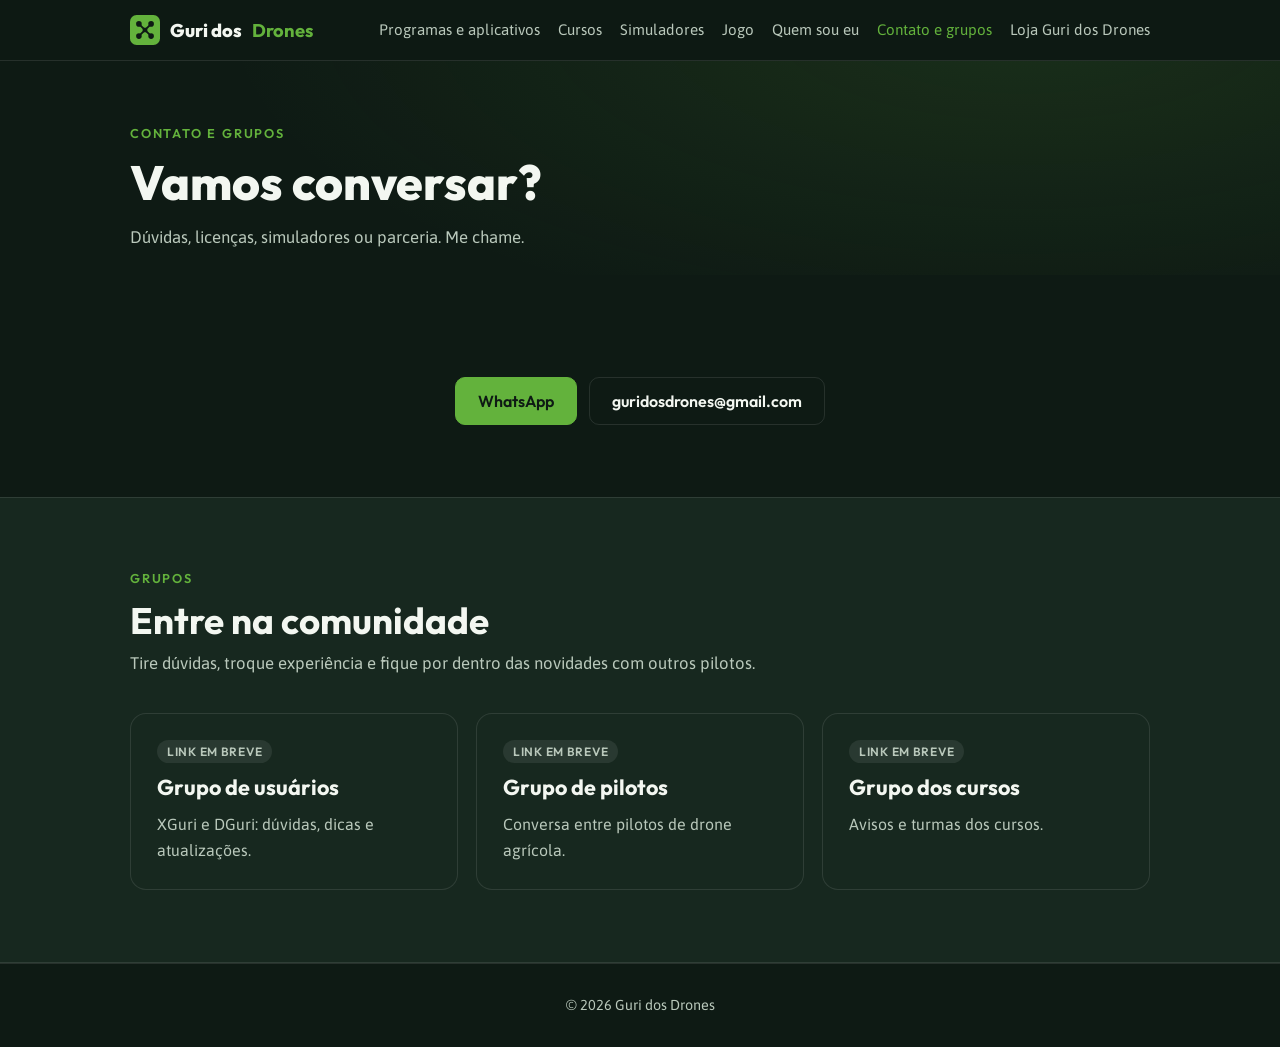
==== contato.html @ 21116060 "Publica site e download do XGuri Portátil 1.30 para Android" ====
<!DOCTYPE html>
<html lang="pt-BR">
<head>
<meta charset="utf-8">
<meta name="viewport" content="width=device-width, initial-scale=1">
<title>Contato · Guri dos Drones</title>
<meta name="description" content="Fale com o Guri dos Drones pelo WhatsApp ou e-mail.">
<meta name="theme-color" content="#0E1A14">
<link rel="icon" href="assets/logo.svg" type="image/svg+xml">
<link rel="preconnect" href="https://fonts.googleapis.com">
<link rel="preconnect" href="https://fonts.gstatic.com" crossorigin>
<link rel="stylesheet" href="https://fonts.googleapis.com/css2?family=Outfit:wght@600;700;800&family=Asap:wght@400;500;600&display=swap">
<link rel="stylesheet" href="css/site.css">
</head>
<body>
<header class="topo">
  <div class="env">
    <a class="marca" href="index.html"><img src="assets/logo.svg" alt="">Guri dos <b>Drones</b></a>
    <nav class="menu"><a href="programas.html">Programas e aplicativos</a><a href="cursos.html">Cursos</a><a href="simuladores.html">Simuladores</a><a href="jogo.html">Jogo</a><a href="quem-sou-eu.html">Quem sou eu</a><a href="contato.html" class="ativo">Contato e grupos</a><a href="loja.html">Loja Guri dos Drones</a></nav>
  </div>
</header>
<div class="pagina"><div class="env"><p class="olho">Contato e grupos</p><h1>Vamos conversar?</h1><p class="sub">Dúvidas, licenças, simuladores ou parceria. Me chame.</p></div></div>
<section class="contato"><div class="env"><div class="botoes">
      <a class="btn btn--cheio" href="https://wa.me/5555996898432?text=Ol%C3%A1%2C%20vim%20pelo%20site%20Guri%20dos%20Drones">WhatsApp</a>
      <a class="btn" href="mailto:guridosdrones@gmail.com">guridosdrones@gmail.com</a>
    </div></div></section>
<section class="faixa"><div class="env"><p class="olho">Grupos</p><h2>Entre na comunidade</h2><p class="sub">Tire dúvidas, troque experiência e fique por dentro das novidades com outros pilotos.</p><div class="grade"><article class="cartao"><span class="selo selo--breve">Link em breve</span><h3>Grupo de usuários</h3><p>XGuri e DGuri: dúvidas, dicas e atualizações.</p></article><article class="cartao"><span class="selo selo--breve">Link em breve</span><h3>Grupo de pilotos</h3><p>Conversa entre pilotos de drone agrícola.</p></article><article class="cartao"><span class="selo selo--breve">Link em breve</span><h3>Grupo dos cursos</h3><p>Avisos e turmas dos cursos.</p></article></div></div></section>
<footer>
  <div class="env">© 2026 Guri dos Drones</div>
</footer>
</body>
</html>
---- css/site.css ----
:root{
  --ink:#0E1A14; --ink-2:#17281F; --ink-3:#1F3427;
  --texto:#F3F7F1; --fraco:#B9C8BB;
  --acento:#63B23C; --marca:#E31B23;
  --borda:rgba(255,255,255,.10);
  --max:1060px; --raio:16px;
  --display:"Outfit","Segoe UI",system-ui,sans-serif;
  --corpo:"Asap","Segoe UI",system-ui,sans-serif;
}
*{box-sizing:border-box;margin:0}
html{scroll-behavior:smooth}
body{background:var(--ink);color:var(--texto);font:400 1.05rem/1.6 var(--corpo);-webkit-font-smoothing:antialiased}
a{color:inherit;text-decoration:none}
.env{max-width:var(--max);margin:0 auto;padding:0 20px}
h1,h2,h3{font-family:var(--display);line-height:1.15}

.topo{position:sticky;top:0;z-index:10;background:rgba(14,26,20,.88);backdrop-filter:blur(8px);border-bottom:1px solid var(--borda)}
.topo .env{display:flex;align-items:center;justify-content:space-between;height:60px}
.marca{display:flex;align-items:center;gap:10px;font:800 1.15rem var(--display)}
.marca img{width:30px;height:30px}
.marca b{color:var(--acento)}
.menu{display:flex;gap:22px;font-size:.95rem;color:var(--fraco)}
.menu a:hover{color:var(--texto)}

.hero{padding:96px 0 72px;background:radial-gradient(900px 400px at 80% -10%,rgba(99,178,60,.18),transparent),var(--ink)}
.olho{font:600 .8rem var(--display);letter-spacing:.14em;text-transform:uppercase;color:var(--acento);margin-bottom:14px}
.hero h1{font-size:clamp(2.2rem,6vw,3.8rem);font-weight:800;max-width:14em}
.hero h1 em{font-style:normal;color:var(--acento)}
.hero p{margin-top:18px;max-width:34em;color:var(--fraco);font-size:1.15rem}
.botoes{display:flex;flex-wrap:wrap;gap:12px;margin-top:30px}
.btn{display:inline-block;padding:13px 22px;border-radius:10px;font:600 1rem var(--display);border:1px solid var(--borda);transition:.15s}
.btn--cheio{background:var(--acento);color:#0E1A14;border-color:var(--acento)}
.btn--cheio:hover{filter:brightness(1.1)}
.btn:not(.btn--cheio):hover{background:var(--ink-2)}

section{padding:72px 0}
section h2{font-size:clamp(1.6rem,4vw,2.3rem);margin-bottom:8px}
.sub{color:var(--fraco);max-width:38em;margin-bottom:36px}

.grade{display:grid;grid-template-columns:repeat(auto-fit,minmax(290px,1fr));gap:18px}
.cartao{background:var(--ink-2);border:1px solid var(--borda);border-radius:var(--raio);padding:26px;display:flex;flex-direction:column;gap:12px}
.cartao h3{font-size:1.35rem}
.cartao p{color:var(--fraco);font-size:1rem}
.selo{align-self:flex-start;font:600 .75rem var(--display);letter-spacing:.06em;text-transform:uppercase;padding:4px 10px;border-radius:99px;background:rgba(99,178,60,.15);color:var(--acento)}
.selo--breve{background:rgba(255,255,255,.08);color:var(--fraco)}
.cartao ul{list-style:none;padding:0;display:grid;gap:6px;color:var(--fraco);font-size:.97rem}
.cartao li::before{content:"";display:inline-block;width:7px;height:7px;border-radius:50%;background:var(--acento);margin-right:10px}
.parte{border-top:1px solid var(--borda);padding-top:14px;display:grid;gap:10px}
.parte h4{font:700 1.05rem var(--display)}
.parte h4 small{font:500 .85rem var(--corpo);color:var(--fraco);margin-left:6px}
.links{margin-top:auto;padding-top:8px;display:flex;flex-wrap:wrap;gap:14px;font:600 .95rem var(--display)}
.links a{color:var(--acento)}
.links a:hover{text-decoration:underline}

.faixa{background:var(--ink-2);border-block:1px solid var(--borda)}
.duas{display:grid;grid-template-columns:1fr 1fr;gap:40px;align-items:center}
.duas--rev>:first-child{order:2}
.painel{background:var(--ink-3);border:1px solid var(--borda);border-radius:var(--raio);min-height:240px;display:grid;place-items:center;color:var(--fraco);font:600 .9rem var(--display);text-align:center;padding:20px}

.contato{text-align:center}
.contato .sub{margin-inline:auto}
.contato .botoes{justify-content:center}
footer{padding:30px 0;border-top:1px solid var(--borda);color:var(--fraco);font-size:.9rem;text-align:center}

@media(max-width:760px){
  .menu{display:none}
  .duas{grid-template-columns:1fr}
  .duas--rev>:first-child{order:0}
  .hero{padding:64px 0 48px}
  section{padding:52px 0}
}

.pagina{padding:64px 0 24px;background:radial-gradient(800px 320px at 80% -20%,rgba(99,178,60,.14),transparent),var(--ink)}
.pagina h1{font-size:clamp(2rem,5vw,3rem);font-weight:800}
.pagina .sub{margin:14px 0 0}
.menu a.ativo{color:var(--acento)}
.atalhos .cartao{transition:.15s}
.atalhos a.cartao:hover{border-color:var(--acento);transform:translateY(-2px)}
.atalhos .links{margin-top:auto}

.meta{display:flex;flex-wrap:wrap;gap:8px}
.meta span{font:600 .82rem var(--display);padding:5px 11px;border-radius:8px;background:var(--ink-3);border:1px solid var(--borda);color:var(--texto)}

.menu{gap:18px}

.tabela-rolagem{overflow-x:auto;border:1px solid var(--borda);border-radius:var(--raio)}
.tabela{width:100%;border-collapse:collapse;min-width:560px;background:var(--ink-2)}
.tabela th,.tabela td{padding:13px 16px;text-align:center;border-bottom:1px solid var(--borda)}
.tabela thead th{font:700 .85rem var(--display);letter-spacing:.05em;text-transform:uppercase;color:var(--fraco);background:var(--ink-3)}
.tabela tbody th{text-align:left;font-weight:600}
.tabela tbody th small{display:block;font:400 .82rem var(--corpo);color:var(--fraco);margin-top:2px}
.tabela tr:last-child th,.tabela tr:last-child td{border-bottom:0}
.tabela td.s{color:var(--acento);font-weight:700;font-size:1.15rem}
.tabela td.n{color:rgba(255,255,255,.25)}
.nota{margin-top:16px;color:var(--fraco);font-size:.95rem}

.liberacoes{border:1px solid var(--borda);border-radius:10px;background:var(--ink-3)}
.liberacoes summary{cursor:pointer;padding:11px 14px;font:600 .92rem var(--display);color:var(--acento);list-style:none}
.liberacoes summary::-webkit-details-marker{display:none}
.liberacoes summary::before{content:"+ ";}
.liberacoes[open] summary::before{content:"– ";}
.liberacoes>*:not(summary){margin:0 14px 14px}
.tabela--compacta{min-width:430px;font-size:.92rem}
.tabela--compacta th,.tabela--compacta td{padding:9px 10px}

.produto .foto{min-height:180px;border-radius:12px;background:var(--ink-3);border:1px dashed var(--borda);display:grid;place-items:center;color:var(--fraco);font:600 .85rem var(--display);text-align:center;padding:12px}
.preco{font:800 1.6rem var(--display)!important;color:var(--texto)!important}
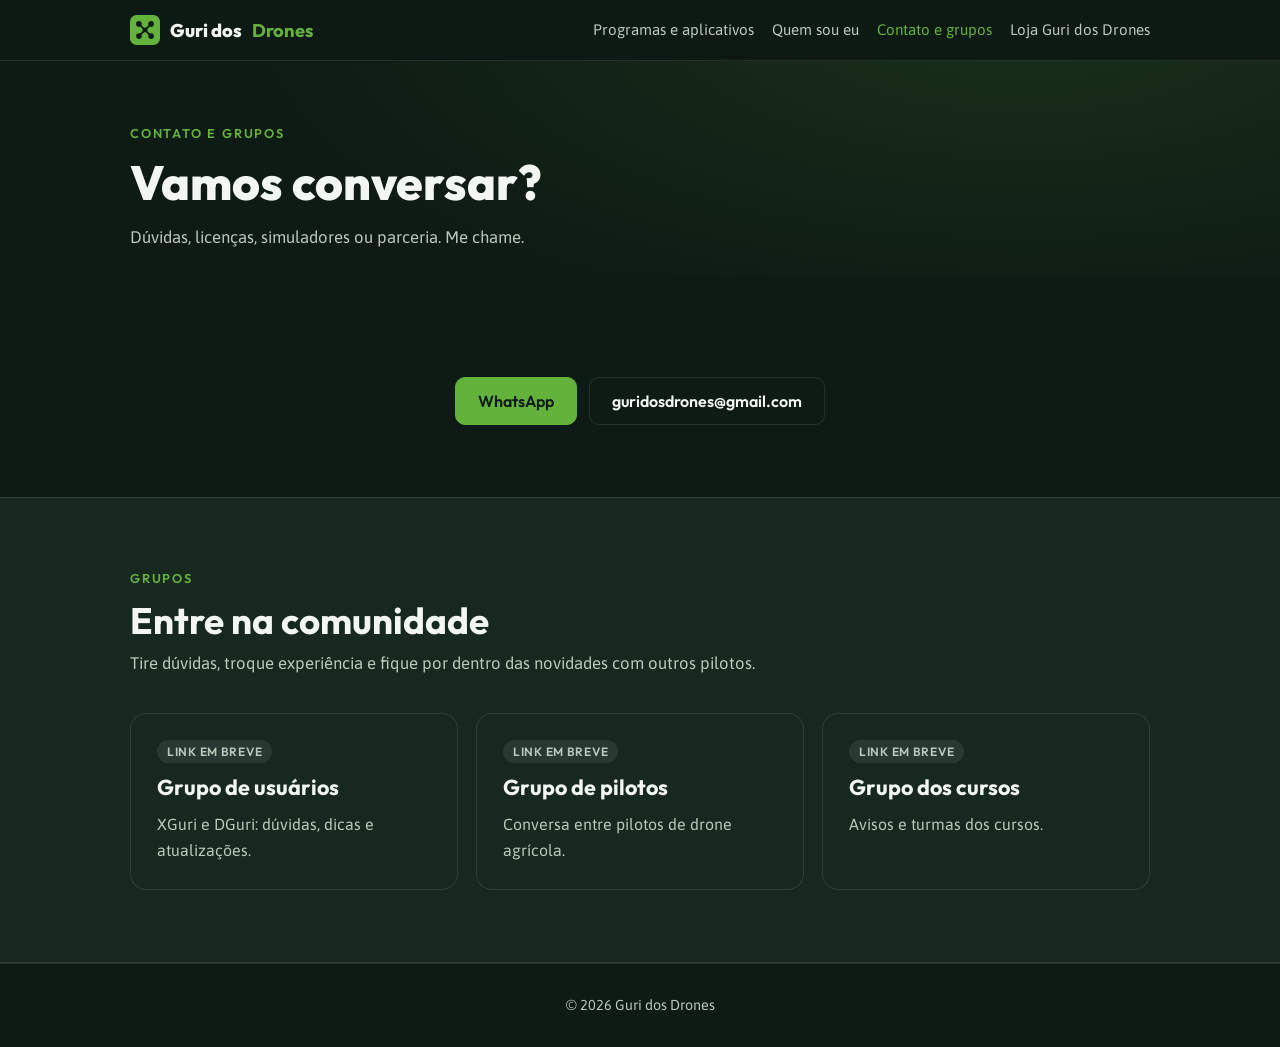
==== commit 5bf3445c: "Simplifica botoes dos programas e oculta secoes sem conteudo" ====
--- a/contato.html
+++ b/contato.html
@@ -16,7 +16,7 @@
 <header class="topo">
   <div class="env">
     <a class="marca" href="index.html"><img src="assets/logo.svg" alt="">Guri dos <b>Drones</b></a>
-    <nav class="menu"><a href="programas.html">Programas e aplicativos</a><a href="cursos.html">Cursos</a><a href="simuladores.html">Simuladores</a><a href="jogo.html">Jogo</a><a href="quem-sou-eu.html">Quem sou eu</a><a href="contato.html" class="ativo">Contato e grupos</a><a href="loja.html">Loja Guri dos Drones</a></nav>
+    <nav class="menu"><a href="programas.html">Programas e aplicativos</a><a href="quem-sou-eu.html">Quem sou eu</a><a href="contato.html" class="ativo">Contato e grupos</a><a href="loja.html">Loja Guri dos Drones</a></nav>
   </div>
 </header>
 <div class="pagina"><div class="env"><p class="olho">Contato e grupos</p><h1>Vamos conversar?</h1><p class="sub">Dúvidas, licenças, simuladores ou parceria. Me chame.</p></div></div>
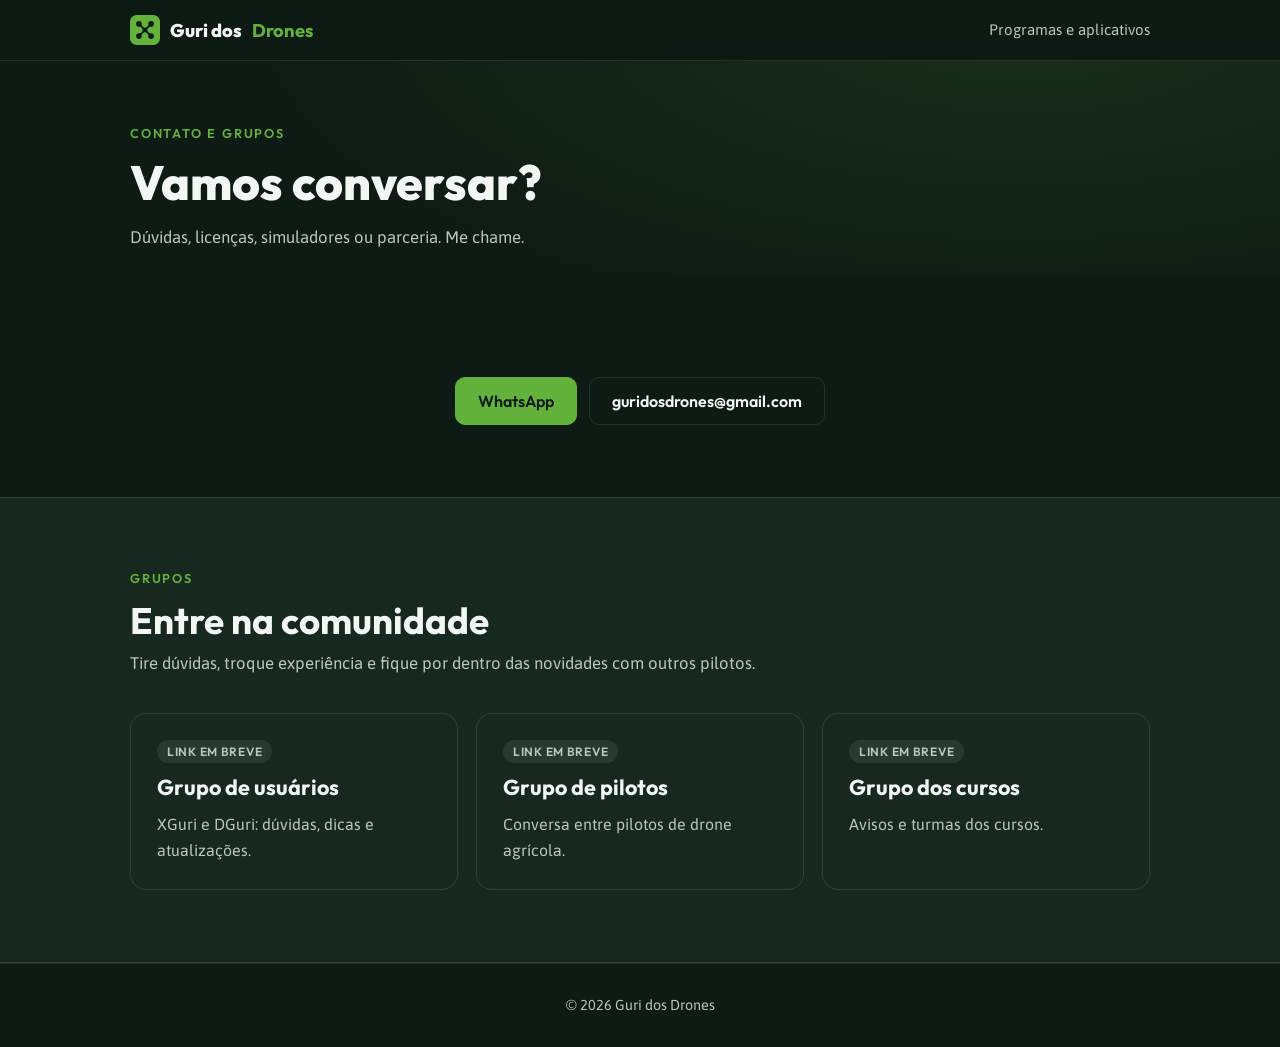
==== commit 6c27e234: "Mantem somente programas e aplicativos na navegacao" ====
--- a/contato.html
+++ b/contato.html
@@ -16,7 +16,7 @@
 <header class="topo">
   <div class="env">
     <a class="marca" href="index.html"><img src="assets/logo.svg" alt="">Guri dos <b>Drones</b></a>
-    <nav class="menu"><a href="programas.html">Programas e aplicativos</a><a href="quem-sou-eu.html">Quem sou eu</a><a href="contato.html" class="ativo">Contato e grupos</a><a href="loja.html">Loja Guri dos Drones</a></nav>
+    <nav class="menu"><a href="programas.html">Programas e aplicativos</a></nav>
   </div>
 </header>
 <div class="pagina"><div class="env"><p class="olho">Contato e grupos</p><h1>Vamos conversar?</h1><p class="sub">Dúvidas, licenças, simuladores ou parceria. Me chame.</p></div></div>
--- a/css/site.css
+++ b/css/site.css
@@ -49,8 +49,8 @@
 .parte h4{font:700 1.05rem var(--display)}
 .parte h4 small{font:500 .85rem var(--corpo);color:var(--fraco);margin-left:6px}
 .links{margin-top:auto;padding-top:8px;display:flex;flex-wrap:wrap;gap:14px;font:600 .95rem var(--display)}
-.links a{color:var(--acento)}
-.links a:hover{text-decoration:underline}
+.links a:not(.btn){color:var(--acento)}
+.links a:not(.btn):hover{text-decoration:underline}
 
 .faixa{background:var(--ink-2);border-block:1px solid var(--borda)}
 .duas{display:grid;grid-template-columns:1fr 1fr;gap:40px;align-items:center}
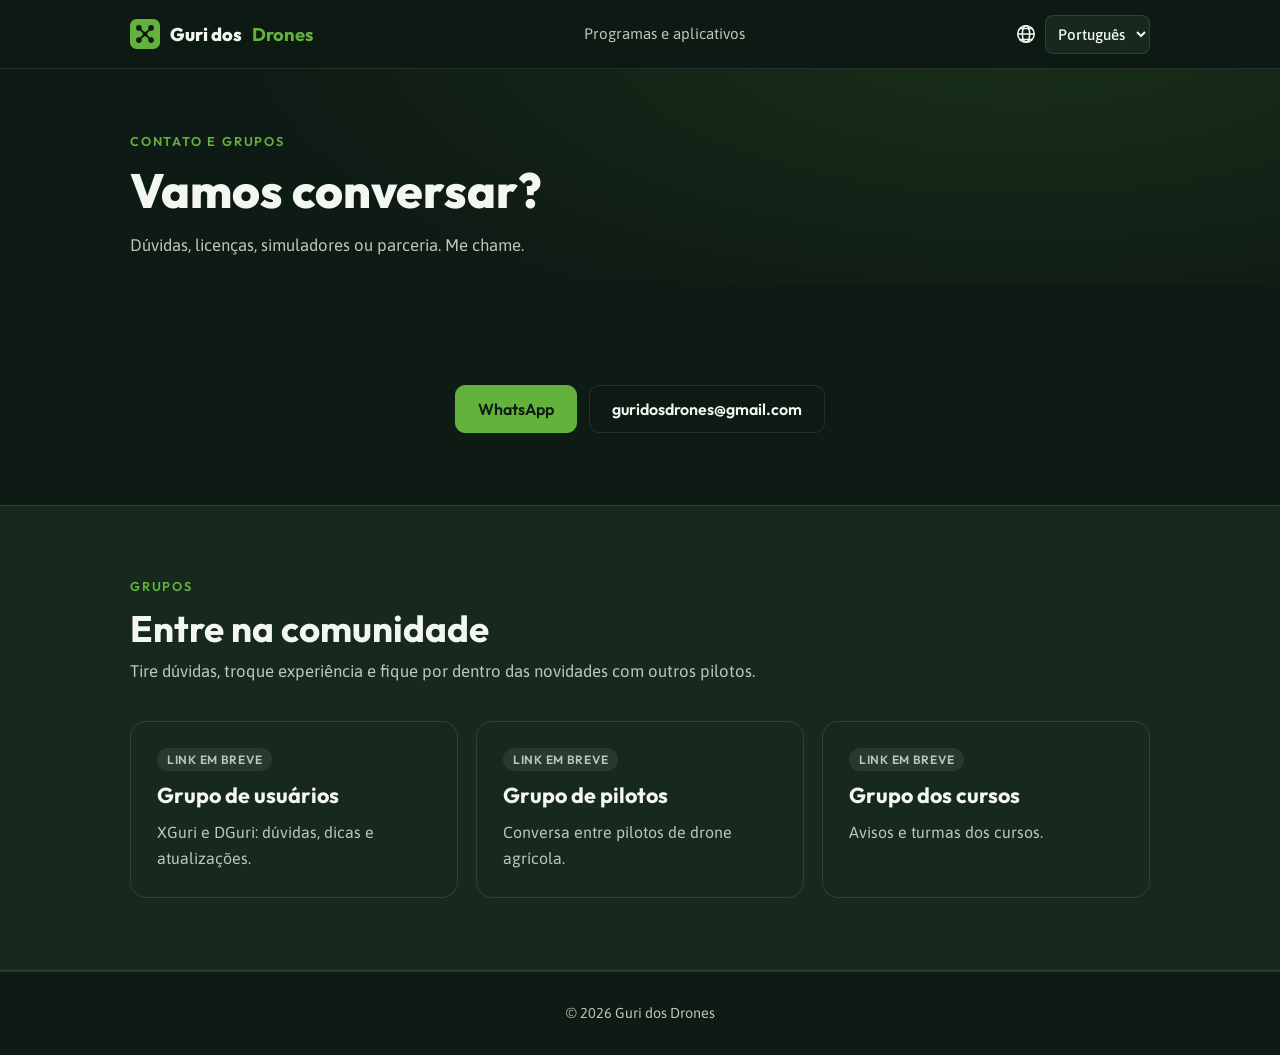
==== commit d4788757: "Adiciona seletor de portugues ingles e espanhol nas paginas ativas" ====
--- a/contato.html
+++ b/contato.html
@@ -11,12 +11,18 @@
 <link rel="preconnect" href="https://fonts.gstatic.com" crossorigin>
 <link rel="stylesheet" href="https://fonts.googleapis.com/css2?family=Outfit:wght@600;700;800&family=Asap:wght@400;500;600&display=swap">
 <link rel="stylesheet" href="css/site.css">
+<script defer src="idiomas-dados.js"></script>
+<script defer src="idiomas.js"></script>
 </head>
 <body>
 <header class="topo">
   <div class="env">
     <a class="marca" href="index.html"><img src="assets/logo.svg" alt="">Guri dos <b>Drones</b></a>
     <nav class="menu"><a href="programas.html">Programas e aplicativos</a></nav>
+    <label class="idioma">
+      <svg viewBox="0 0 24 24" width="22" height="22" fill="none" stroke="currentColor" stroke-width="1.7" aria-hidden="true"><circle cx="12" cy="12" r="9"/><ellipse cx="12" cy="12" rx="4" ry="9"/><path d="M3 12h18M5 6h14M5 18h14"/></svg>
+      <select id="idioma" aria-label="Escolher idioma" title="Escolher idioma"><option value="pt" lang="pt-BR">Português</option><option value="en" lang="en">English</option><option value="es" lang="es">Español</option></select>
+    </label>
   </div>
 </header>
 <div class="pagina"><div class="env"><p class="olho">Contato e grupos</p><h1>Vamos conversar?</h1><p class="sub">Dúvidas, licenças, simuladores ou parceria. Me chame.</p></div></div>
--- a/css/site.css
+++ b/css/site.css
@@ -105,3 +105,31 @@
 
 .produto .foto{min-height:180px;border-radius:12px;background:var(--ink-3);border:1px dashed var(--borda);display:grid;place-items:center;color:var(--fraco);font:600 .85rem var(--display);text-align:center;padding:12px}
 .preco{font:800 1.6rem var(--display)!important;color:var(--texto)!important}
+
+/* Cada programa e aplicativo tem sua própria seção. */
+.produto-dedicado{padding:36px 0}
+.produto-dedicado .cartao{padding:36px;gap:26px}
+.produto-dedicado .cartao ul{gap:14px}
+.produto-dedicado .cartao h2{margin-bottom:0}
+.produto-dedicado .links{padding-top:0}
+.produto-dedicado:last-child{padding-bottom:72px}
+@media(max-width:760px){
+  .produto-dedicado{padding:24px 0}
+  .produto-dedicado .cartao{padding:24px;gap:22px}
+}
+
+.produto-dedicado .produto-descricao{margin-top:18px;font-size:1.15rem;max-width:48em}
+
+/* Seletor de idioma acessível no computador e no celular. */
+.topo .env{height:auto;min-height:68px;gap:16px;flex-wrap:wrap;padding-block:12px}
+.topo .marca{flex-shrink:0}
+.topo .menu{margin-left:auto}
+.idioma{display:flex;align-items:center;gap:8px;color:var(--texto);margin-left:auto}
+.idioma select{font:500 .95rem var(--corpo);color:var(--texto);background:var(--ink-2);border:1px solid var(--borda);border-radius:8px;padding:9px 8px;cursor:pointer;max-width:140px}
+.idioma select:focus-visible{outline:2px solid var(--acento);outline-offset:3px}
+@media(max-width:760px){
+  .topo .menu{display:flex;order:3;width:100%;justify-content:center;font-size:.9rem}
+  .topo .marca{font-size:1rem;gap:6px}
+  .idioma{gap:4px}
+  .idioma select{font-size:.85rem;max-width:116px}
+}
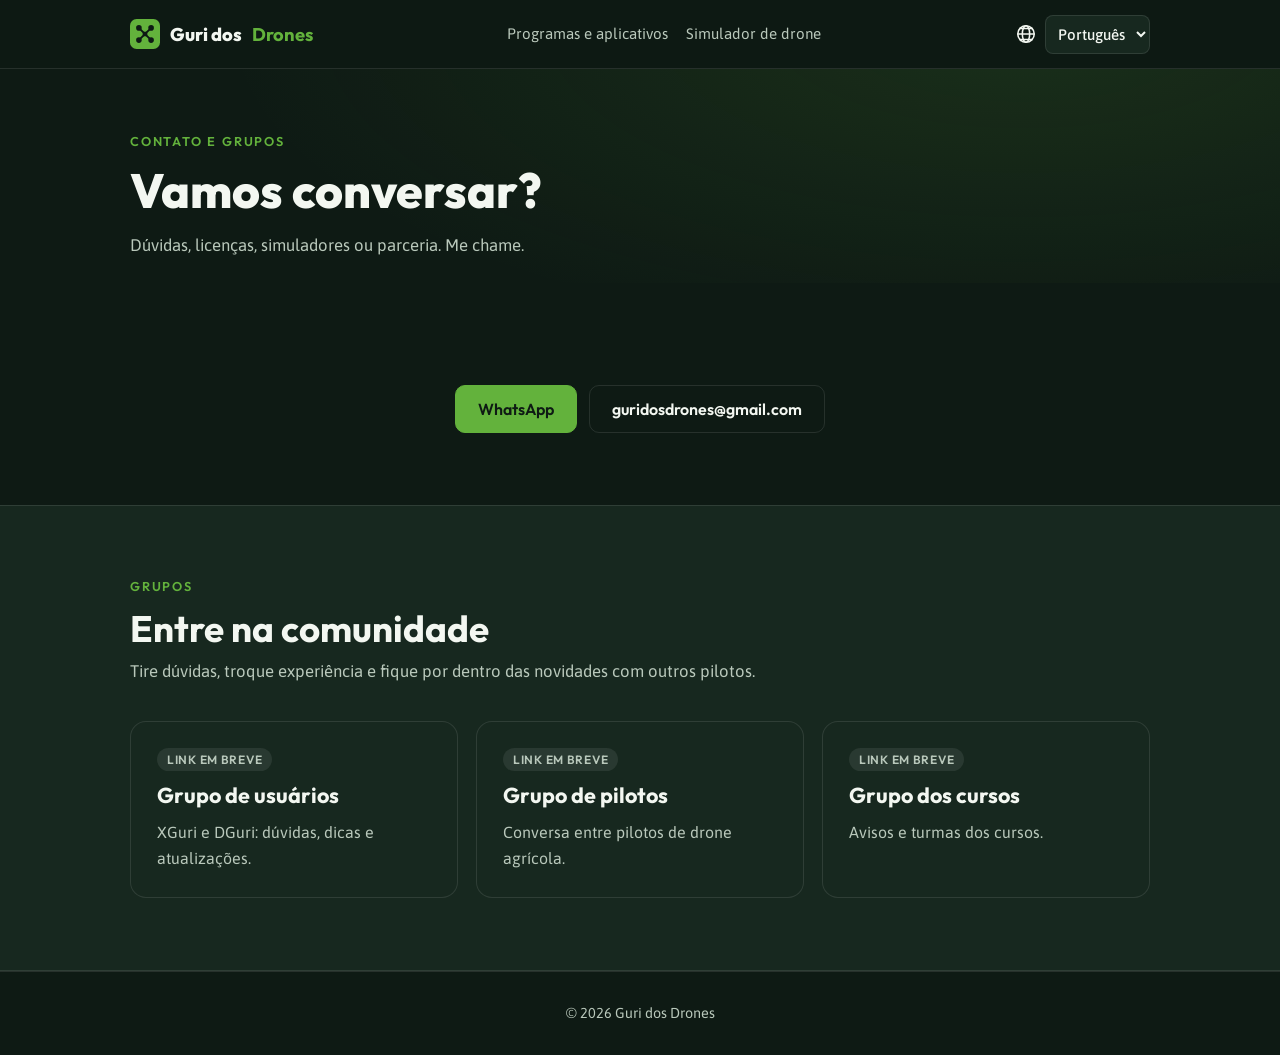
==== commit 31d7c304: "Adiciona simulador de drone ao menu superior" ====
--- a/contato.html
+++ b/contato.html
@@ -18,7 +18,7 @@
 <header class="topo">
   <div class="env">
     <a class="marca" href="index.html"><img src="assets/logo.svg" alt="">Guri dos <b>Drones</b></a>
-    <nav class="menu"><a href="programas.html">Programas e aplicativos</a></nav>
+    <nav class="menu"><a href="programas.html">Programas e aplicativos</a><a href="https://guridosdrones-treinamento.web.app/">Simulador de drone</a></nav>
     <label class="idioma">
       <svg viewBox="0 0 24 24" width="22" height="22" fill="none" stroke="currentColor" stroke-width="1.7" aria-hidden="true"><circle cx="12" cy="12" r="9"/><ellipse cx="12" cy="12" rx="4" ry="9"/><path d="M3 12h18M5 6h14M5 18h14"/></svg>
       <select id="idioma" aria-label="Escolher idioma" title="Escolher idioma"><option value="pt" lang="pt-BR">Português</option><option value="en" lang="en">English</option><option value="es" lang="es">Español</option></select>
